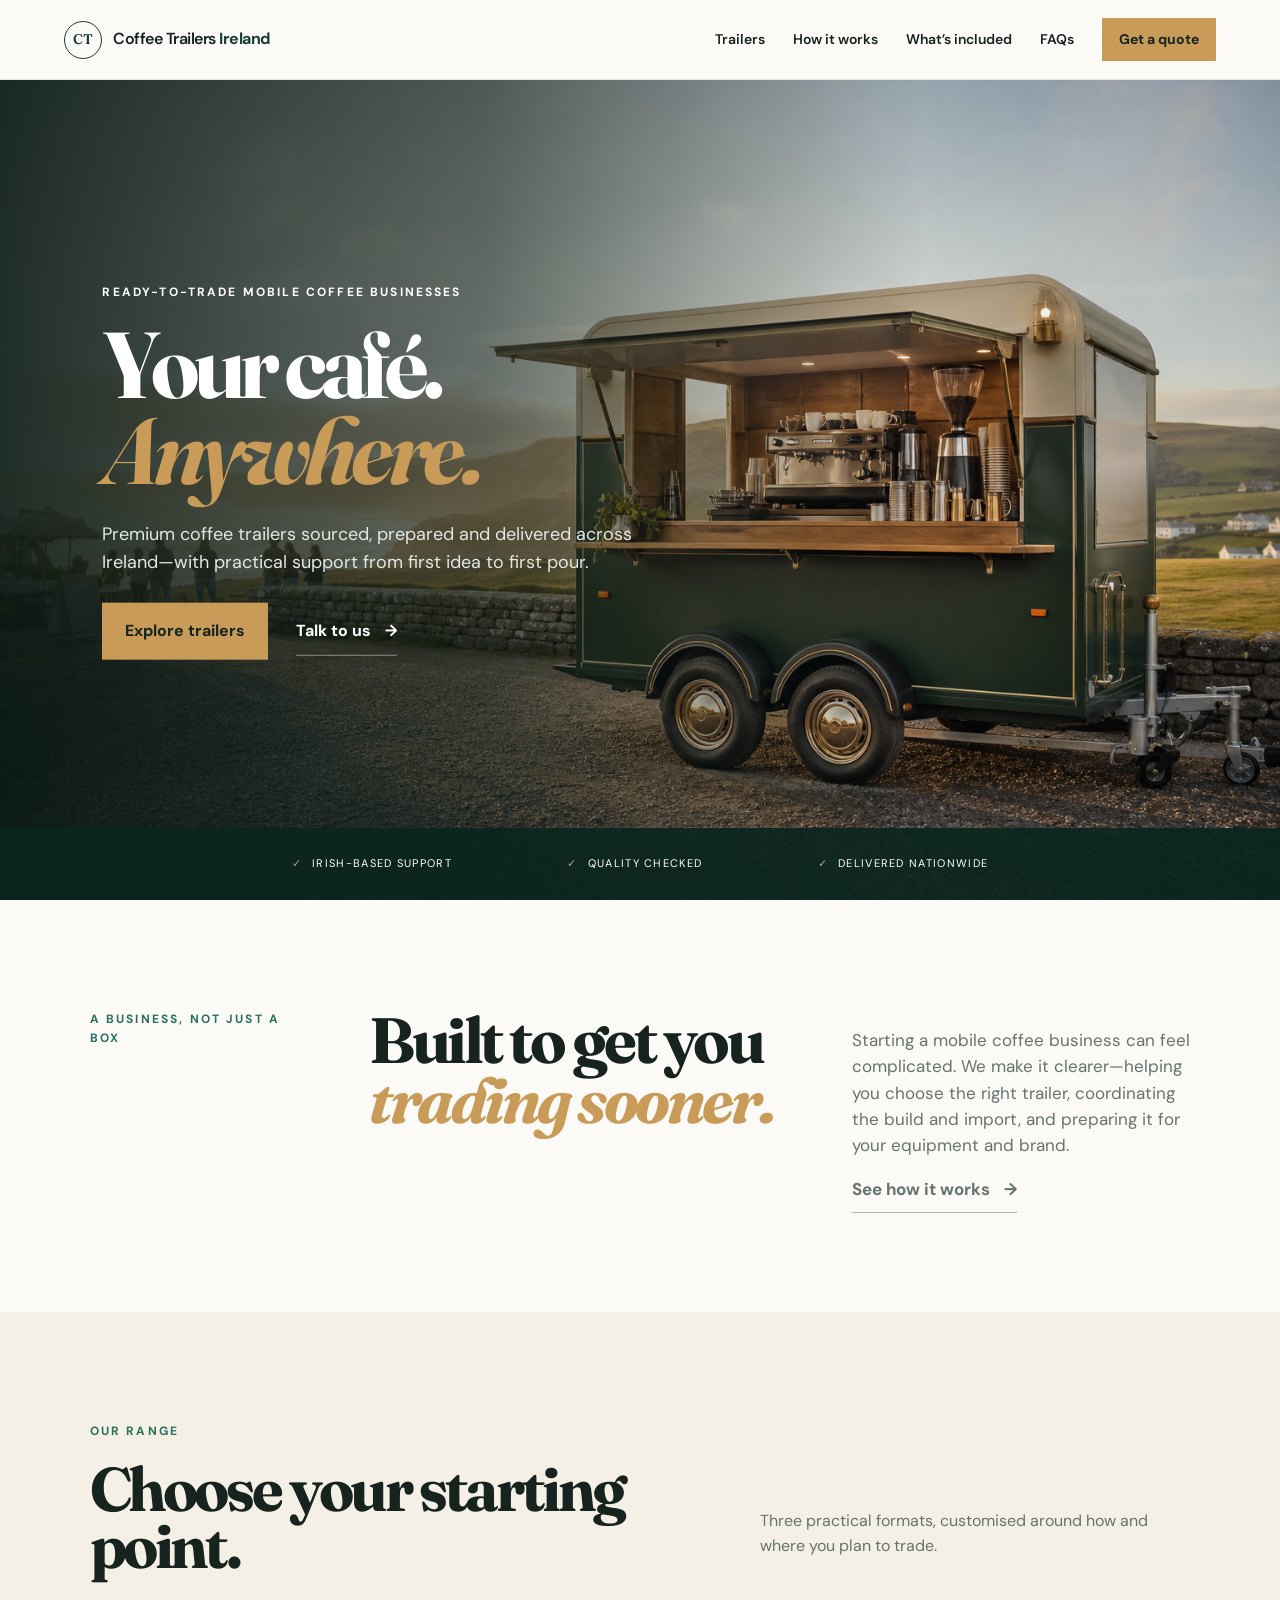
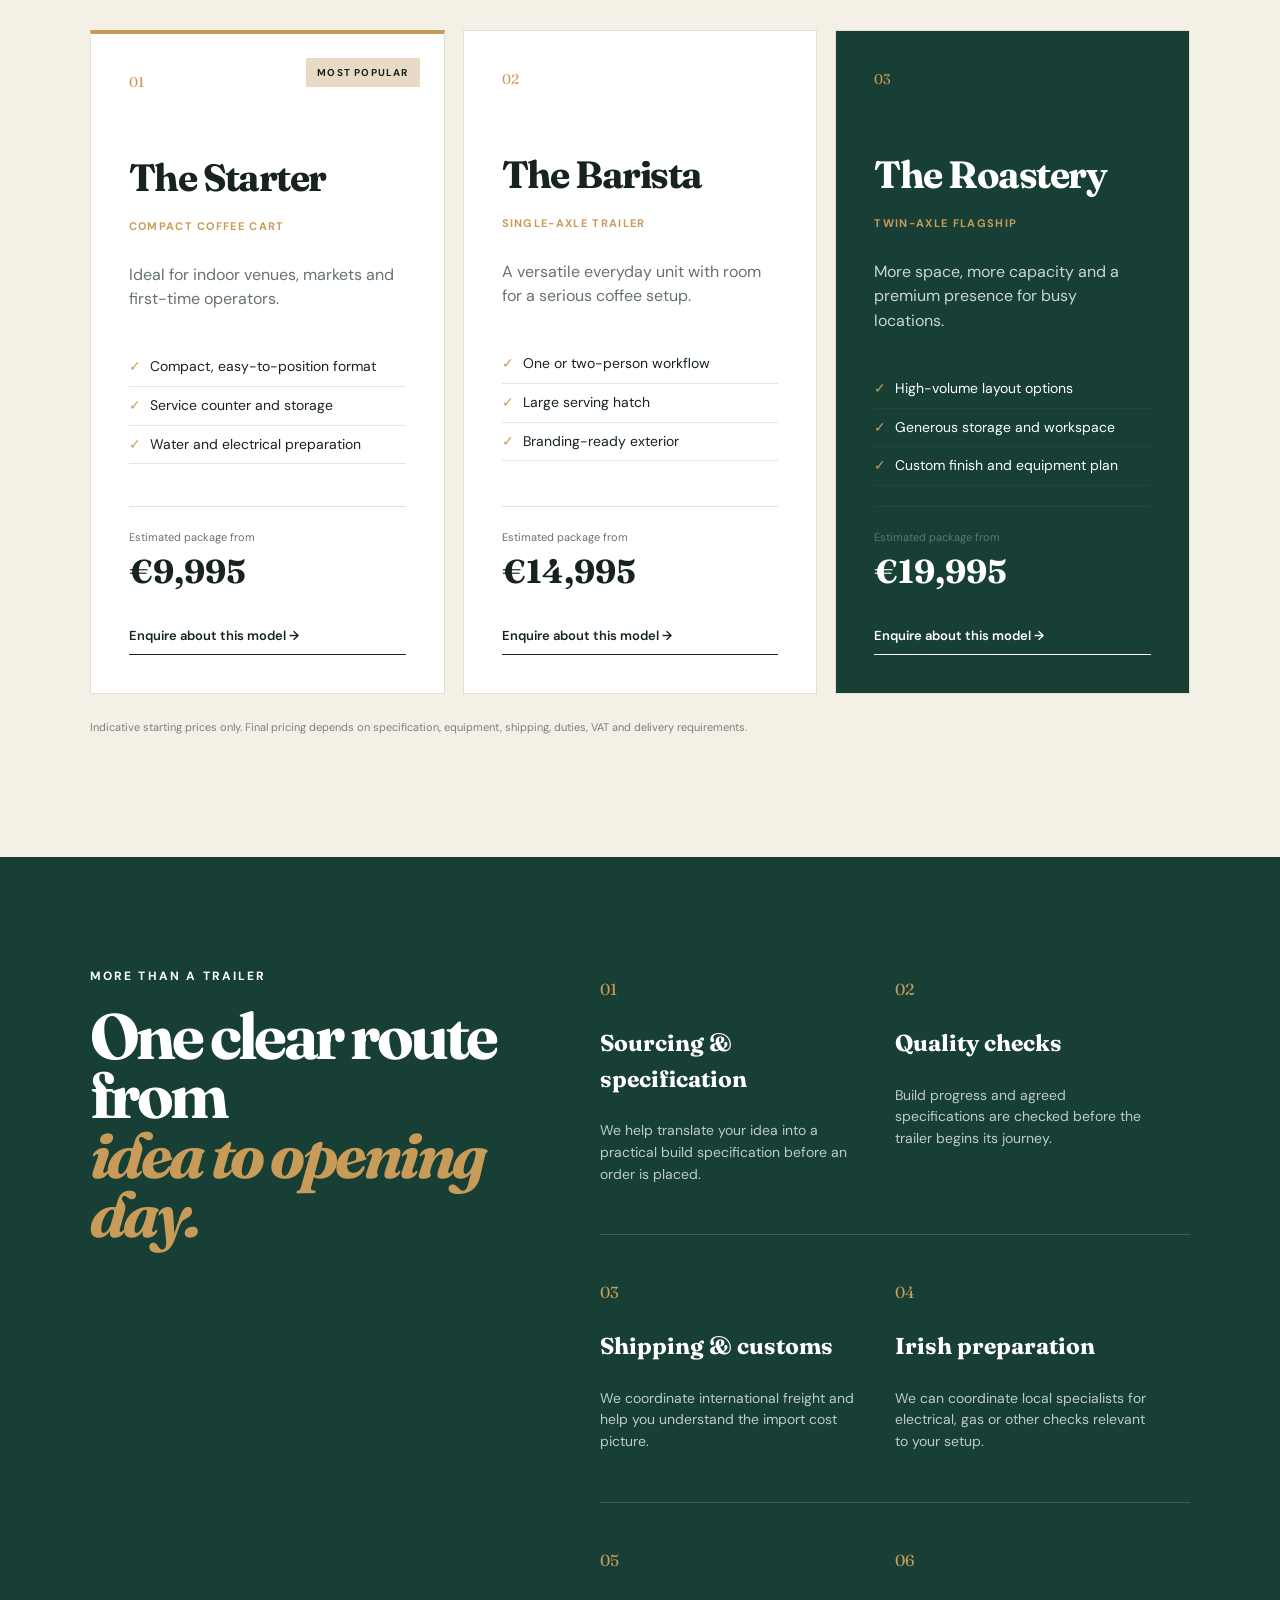
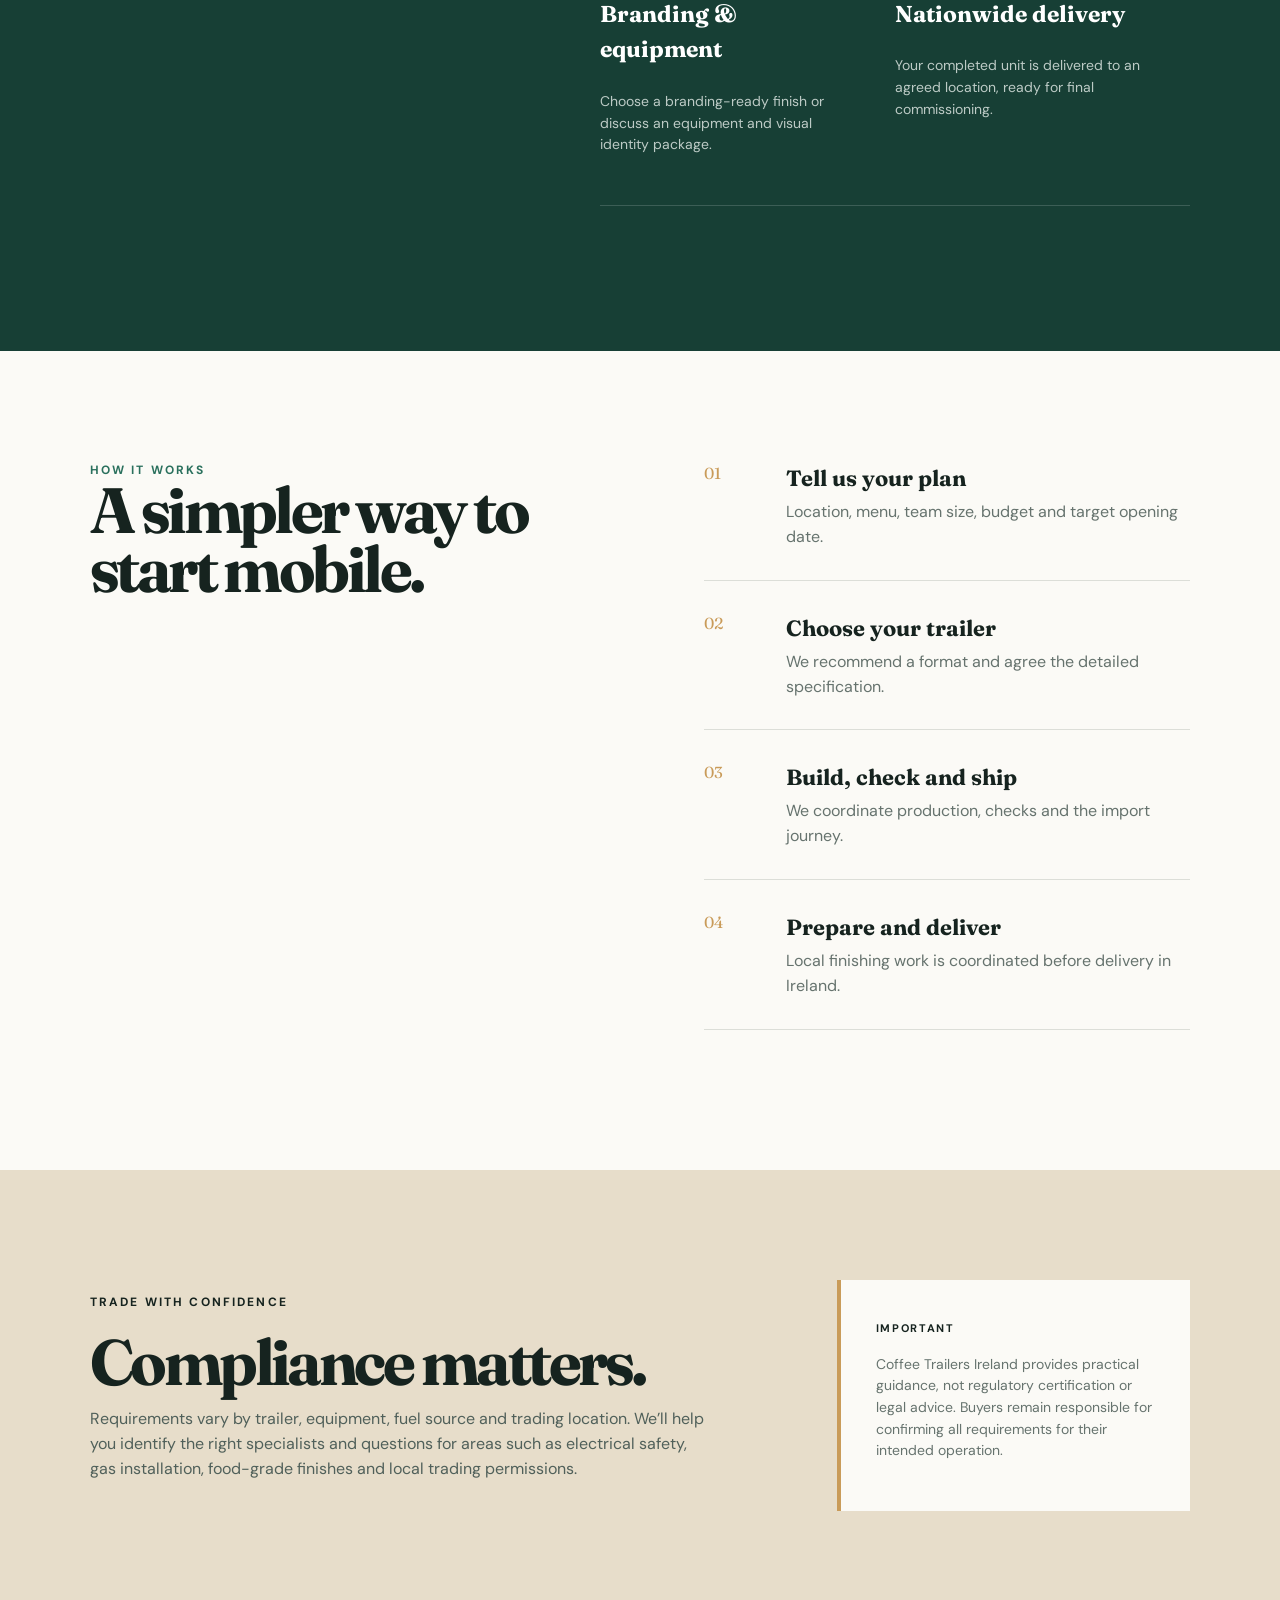
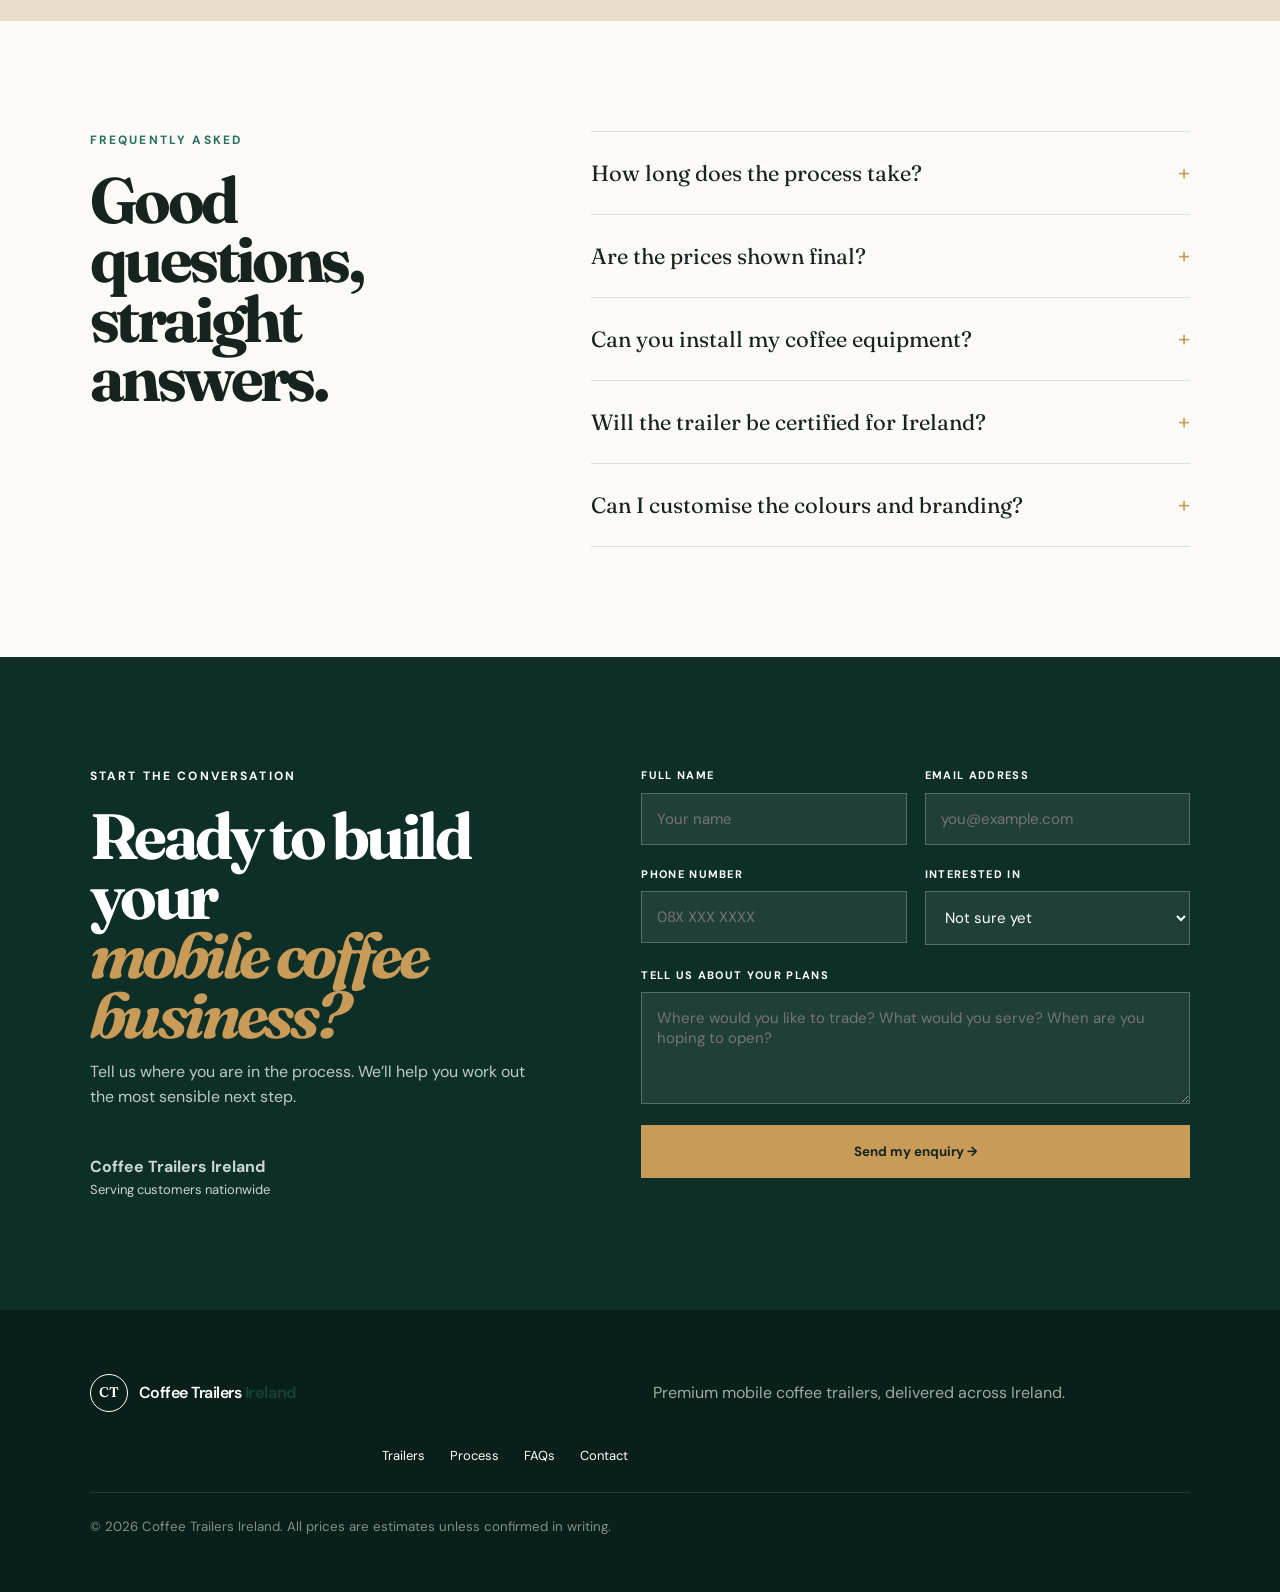
==== index.html @ bae4e7e3 "Add files via upload" ====
<!doctype html>
<html lang="en">
<head>
  <meta charset="utf-8">
  <meta name="viewport" content="width=device-width,initial-scale=1">
  <meta name="description" content="Premium coffee trailers sourced, prepared and delivered across Ireland.">
  <title>Coffee Trailers Ireland — Your café. Anywhere.</title>
  <link rel="preconnect" href="https://fonts.googleapis.com">
  <link rel="preconnect" href="https://fonts.gstatic.com" crossorigin>
  <link href="https://fonts.googleapis.com/css2?family=DM+Sans:wght@400;500;600;700&family=Fraunces:opsz,wght@9..144,600&display=swap" rel="stylesheet">
  <link rel="stylesheet" href="styles.css">
</head>
<body>
  <header class="site-header">
    <a class="brand" href="#top" aria-label="Coffee Trailers Ireland home">
      <span class="brand-mark">CT</span><span>Coffee Trailers <b>Ireland</b></span>
    </a>
    <button class="menu" aria-expanded="false" aria-controls="nav">Menu</button>
    <nav id="nav" aria-label="Main navigation">
      <a href="#trailers">Trailers</a><a href="#process">How it works</a><a href="#included">What’s included</a><a href="#faq">FAQs</a>
      <a class="button button-small" href="#enquire">Get a quote</a>
    </nav>
  </header>

  <main id="top">
    <section class="hero">
      <img src="assets/hero-coffee-trailer.png" alt="Premium forest-green mobile coffee trailer on the Irish coast">
      <div class="hero-shade"></div>
      <div class="hero-copy">
        <p class="eyebrow">READY-TO-TRADE MOBILE COFFEE BUSINESSES</p>
        <h1>Your café.<br><em>Anywhere.</em></h1>
        <p>Premium coffee trailers sourced, prepared and delivered across Ireland—with practical support from first idea to first pour.</p>
        <div class="actions"><a class="button" href="#trailers">Explore trailers</a><a class="text-link" href="#enquire">Talk to us <span>→</span></a></div>
      </div>
      <div class="trust-strip"><span>Irish-based support</span><span>Quality checked</span><span>Delivered nationwide</span></div>
    </section>

    <section class="intro section-pad">
      <p class="eyebrow green">A BUSINESS, NOT JUST A BOX</p>
      <div><h2>Built to get you<br><em>trading sooner.</em></h2></div>
      <div><p>Starting a mobile coffee business can feel complicated. We make it clearer—helping you choose the right trailer, coordinating the build and import, and preparing it for your equipment and brand.</p><a class="text-link dark" href="#process">See how it works <span>→</span></a></div>
    </section>

    <section id="trailers" class="trailers section-pad">
      <div class="section-head"><div><p class="eyebrow green">OUR RANGE</p><h2>Choose your starting point.</h2></div><p>Three practical formats, customised around how and where you plan to trade.</p></div>
      <div class="cards">
        <article class="product-card featured"><div class="number">01</div><span class="tag">Most popular</span><h3>The Starter</h3><p class="subtitle">Compact coffee cart</p><p>Ideal for indoor venues, markets and first-time operators.</p><ul><li>Compact, easy-to-position format</li><li>Service counter and storage</li><li>Water and electrical preparation</li></ul><div class="price"><span>Estimated package from</span><strong>€9,995</strong></div><button class="choose" data-model="The Starter">Enquire about this model →</button></article>
        <article class="product-card"><div class="number">02</div><h3>The Barista</h3><p class="subtitle">Single-axle trailer</p><p>A versatile everyday unit with room for a serious coffee setup.</p><ul><li>One or two-person workflow</li><li>Large serving hatch</li><li>Branding-ready exterior</li></ul><div class="price"><span>Estimated package from</span><strong>€14,995</strong></div><button class="choose" data-model="The Barista">Enquire about this model →</button></article>
        <article class="product-card dark-card"><div class="number">03</div><h3>The Roastery</h3><p class="subtitle">Twin-axle flagship</p><p>More space, more capacity and a premium presence for busy locations.</p><ul><li>High-volume layout options</li><li>Generous storage and workspace</li><li>Custom finish and equipment plan</li></ul><div class="price"><span>Estimated package from</span><strong>€19,995</strong></div><button class="choose" data-model="The Roastery">Enquire about this model →</button></article>
      </div>
      <p class="fineprint">Indicative starting prices only. Final pricing depends on specification, equipment, shipping, duties, VAT and delivery requirements.</p>
    </section>

    <section id="included" class="included section-pad">
      <div class="included-title"><p class="eyebrow">MORE THAN A TRAILER</p><h2>One clear route from<br><em>idea to opening day.</em></h2></div>
      <div class="included-grid">
        <article><span>01</span><h3>Sourcing & specification</h3><p>We help translate your idea into a practical build specification before an order is placed.</p></article>
        <article><span>02</span><h3>Quality checks</h3><p>Build progress and agreed specifications are checked before the trailer begins its journey.</p></article>
        <article><span>03</span><h3>Shipping & customs</h3><p>We coordinate international freight and help you understand the import cost picture.</p></article>
        <article><span>04</span><h3>Irish preparation</h3><p>We can coordinate local specialists for electrical, gas or other checks relevant to your setup.</p></article>
        <article><span>05</span><h3>Branding & equipment</h3><p>Choose a branding-ready finish or discuss an equipment and visual identity package.</p></article>
        <article><span>06</span><h3>Nationwide delivery</h3><p>Your completed unit is delivered to an agreed location, ready for final commissioning.</p></article>
      </div>
    </section>

    <section id="process" class="process section-pad">
      <div><p class="eyebrow green">HOW IT WORKS</p><h2>A simpler way to<br>start mobile.</h2></div>
      <ol><li><span>01</span><div><h3>Tell us your plan</h3><p>Location, menu, team size, budget and target opening date.</p></div></li><li><span>02</span><div><h3>Choose your trailer</h3><p>We recommend a format and agree the detailed specification.</p></div></li><li><span>03</span><div><h3>Build, check and ship</h3><p>We coordinate production, checks and the import journey.</p></div></li><li><span>04</span><div><h3>Prepare and deliver</h3><p>Local finishing work is coordinated before delivery in Ireland.</p></div></li></ol>
    </section>

    <section class="compliance section-pad"><div><p class="eyebrow">TRADE WITH CONFIDENCE</p><h2>Compliance matters.</h2><p>Requirements vary by trailer, equipment, fuel source and trading location. We’ll help you identify the right specialists and questions for areas such as electrical safety, gas installation, food-grade finishes and local trading permissions.</p></div><aside><strong>Important</strong><p>Coffee Trailers Ireland provides practical guidance, not regulatory certification or legal advice. Buyers remain responsible for confirming all requirements for their intended operation.</p></aside></section>

    <section id="faq" class="faq section-pad"><div><p class="eyebrow green">FREQUENTLY ASKED</p><h2>Good questions,<br>straight answers.</h2></div><div class="accordion">
      <details><summary>How long does the process take?<span>+</span></summary><p>Timelines depend on the chosen build and shipping conditions. We’ll provide an estimated programme with your quotation and update you throughout.</p></details>
      <details><summary>Are the prices shown final?<span>+</span></summary><p>No. They are indicative starting points. Your quotation will separate the trailer specification, options, shipping, duties, VAT and Irish delivery.</p></details>
      <details><summary>Can you install my coffee equipment?<span>+</span></summary><p>We can plan the trailer around your equipment and coordinate suitable local installers. Equipment can be customer-supplied or included by agreement.</p></details>
      <details><summary>Will the trailer be certified for Ireland?<span>+</span></summary><p>There is no single certificate covering every mobile coffee business. The checks required depend on the trailer and equipment. We can coordinate relevant specialists, while you confirm food-business and local trading requirements.</p></details>
      <details><summary>Can I customise the colours and branding?<span>+</span></summary><p>Yes. Colour, counter finishes, layout and branding can be discussed during specification, subject to manufacturing feasibility and final cost.</p></details>
    </div></section>

    <section id="enquire" class="enquire section-pad">
      <div><p class="eyebrow">START THE CONVERSATION</p><h2>Ready to build your<br><em>mobile coffee business?</em></h2><p>Tell us where you are in the process. We’ll help you work out the most sensible next step.</p><div class="contact-note"><b>Coffee Trailers Ireland</b><span>Serving customers nationwide</span></div></div>
      <form id="enquiry-form"><label>Full name<input name="name" required placeholder="Your name"></label><label>Email address<input type="email" name="email" required placeholder="you@example.com"></label><label>Phone number<input type="tel" name="phone" placeholder="08X XXX XXXX"></label><label>Interested in<select name="model"><option>Not sure yet</option><option>The Starter</option><option>The Barista</option><option>The Roastery</option></select></label><label class="full">Tell us about your plans<textarea name="message" rows="4" placeholder="Where would you like to trade? What would you serve? When are you hoping to open?"></textarea></label><button class="button full" type="submit">Send my enquiry →</button><p class="form-status full" role="status"></p></form>
    </section>
  </main>

  <footer><a class="brand" href="#top"><span class="brand-mark">CT</span><span>Coffee Trailers <b>Ireland</b></span></a><p>Premium mobile coffee trailers, delivered across Ireland.</p><div><a href="#trailers">Trailers</a><a href="#process">Process</a><a href="#faq">FAQs</a><a href="#enquire">Contact</a></div><small>© 2026 Coffee Trailers Ireland. All prices are estimates unless confirmed in writing.</small></footer>
  <script src="script.js"></script>
</body>
</html>
---- styles.css ----
:root{--green:#173f35;--green2:#0d2f27;--cream:#f5f0e5;--paper:#fbfaf6;--ink:#16231f;--muted:#66736e;--gold:#c99b59;--line:#dcded8;--serif:'Fraunces',Georgia,serif;--sans:'DM Sans',Arial,sans-serif}*{box-sizing:border-box}html{scroll-behavior:smooth}body{margin:0;background:var(--paper);color:var(--ink);font-family:var(--sans);line-height:1.55}a{color:inherit;text-decoration:none}.site-header{height:80px;padding:0 clamp(24px,5vw,72px);display:flex;align-items:center;justify-content:space-between;background:rgba(251,250,246,.96);position:sticky;top:0;z-index:20;border-bottom:1px solid rgba(0,0,0,.08)}.brand{display:flex;align-items:center;gap:11px;font-weight:600;letter-spacing:-.03em}.brand b{color:var(--green)}.brand-mark{width:38px;height:38px;display:grid;place-items:center;border:1px solid var(--green);border-radius:50%;font-family:var(--serif);font-size:14px;color:var(--green)}nav{display:flex;align-items:center;gap:28px;font-size:14px;font-weight:600}nav>a:not(.button):hover{color:var(--gold)}.menu{display:none}.button{background:var(--gold);color:#14241f;border:0;padding:16px 23px;font-weight:700;font-family:inherit;display:inline-flex;align-items:center;justify-content:center;cursor:pointer}.button:hover{background:#deb16f}.button-small{padding:11px 17px}.hero{height:calc(100vh - 80px);min-height:680px;position:relative;overflow:hidden;color:#fff}.hero>img{position:absolute;width:100%;height:100%;object-fit:cover}.hero-shade{position:absolute;inset:0;background:linear-gradient(90deg,rgba(8,24,20,.9) 0%,rgba(8,24,20,.6) 38%,rgba(8,24,20,.05) 72%)}.hero-copy{position:absolute;left:clamp(24px,8vw,120px);top:50%;transform:translateY(-55%);max-width:630px}.eyebrow{font-size:12px;font-weight:700;letter-spacing:.18em;margin:0 0 20px}.eyebrow.green{color:#2a705d}.hero h1,.section-pad h2{font-family:var(--serif);font-size:clamp(52px,7.3vw,106px);line-height:.93;letter-spacing:-.055em;margin:0}.hero h1 em,.section-pad h2 em{color:var(--gold);font-style:italic}.hero-copy>p:not(.eyebrow){font-size:18px;max-width:540px;color:#e2e8e4;margin:26px 0}.actions{display:flex;align-items:center;gap:28px}.text-link{font-weight:700;border-bottom:1px solid rgba(255,255,255,.45);padding:12px 0}.text-link span{margin-left:10px}.text-link.dark{border-color:#aeb8b3}.trust-strip{position:absolute;bottom:0;left:0;right:0;background:rgba(10,37,31,.92);height:72px;display:flex;align-items:center;justify-content:center;gap:9vw;text-transform:uppercase;letter-spacing:.12em;font-size:11px}.trust-strip span:before{content:'✓';color:var(--gold);margin-right:10px}.section-pad{padding:110px clamp(24px,7vw,105px)}.intro{display:grid;grid-template-columns:.6fr 1.2fr 1fr;gap:6vw;align-items:start}.intro h2{font-size:clamp(46px,5vw,74px)}.intro>div:last-child{max-width:480px;font-size:17px;color:var(--muted)}.trailers{background:var(--cream)}.section-head{display:flex;justify-content:space-between;align-items:end;margin-bottom:55px}.section-head h2{font-size:clamp(42px,4.8vw,70px)}.section-head>p{max-width:430px;color:var(--muted)}.cards{display:grid;grid-template-columns:repeat(3,1fr);gap:18px}.product-card{background:#fff;padding:38px;min-height:580px;display:flex;flex-direction:column;position:relative;border:1px solid #e1dfd7}.product-card.featured{border-top:4px solid var(--gold)}.product-card.dark-card{background:var(--green);color:white}.number{font-family:var(--serif);font-size:14px;color:var(--gold);margin-bottom:55px}.tag{position:absolute;right:24px;top:24px;background:#e8dac4;padding:7px 11px;font-size:10px;text-transform:uppercase;font-weight:700;letter-spacing:.12em}.product-card h3{font-family:var(--serif);font-size:38px;margin:0;letter-spacing:-.04em}.subtitle{text-transform:uppercase;letter-spacing:.12em;font-size:11px;color:var(--gold);font-weight:700}.product-card>p:not(.subtitle){color:var(--muted)}.dark-card>p:not(.subtitle){color:#c9d6d1}.product-card ul{padding:0;list-style:none;margin:20px 0}.product-card li{padding:8px 0;border-bottom:1px solid rgba(100,100,100,.17);font-size:14px}.product-card li:before{content:'✓';color:var(--gold);margin-right:9px}.price{margin-top:auto;display:flex;flex-direction:column;border-top:1px solid rgba(100,100,100,.2);padding-top:22px}.price span{font-size:11px;color:var(--muted)}.price strong{font-family:var(--serif);font-size:33px}.choose{margin-top:20px;background:none;border:0;border-bottom:1px solid currentColor;padding:10px 0;text-align:left;color:inherit;font:600 13px var(--sans);cursor:pointer}.fineprint{font-size:11px;color:#77817c;margin-top:25px}.included{background:var(--green);color:#fff;display:grid;grid-template-columns:.9fr 1.3fr;gap:8vw}.included h2{font-size:clamp(46px,5vw,76px)}.included-grid{display:grid;grid-template-columns:1fr 1fr}.included-grid article{padding:10px 32px 35px 0;border-bottom:1px solid rgba(255,255,255,.16);margin-bottom:35px}.included-grid span{color:var(--gold);font-family:var(--serif)}.included-grid h3{font-family:var(--serif);font-size:23px}.included-grid p{color:#bdcbc6;font-size:14px}.process{display:grid;grid-template-columns:1fr 1fr;gap:10vw}.process h2{font-size:clamp(46px,5vw,76px)}.process ol{list-style:none;padding:0;margin:0}.process li{display:grid;grid-template-columns:60px 1fr;gap:22px;padding:0 0 30px;margin-bottom:30px;border-bottom:1px solid var(--line)}.process li>span{color:var(--gold);font-family:var(--serif)}.process h3{margin:0 0 5px;font-size:22px;font-family:var(--serif)}.process p{margin:0;color:var(--muted)}.compliance{background:#e7ddca;display:grid;grid-template-columns:1.4fr .8fr;gap:10vw;align-items:center}.compliance h2{font-size:clamp(42px,5vw,72px)}.compliance>div>p:last-child{max-width:700px;color:#50605a}.compliance aside{background:var(--paper);padding:35px;border-left:4px solid var(--gold)}.compliance aside strong{text-transform:uppercase;font-size:11px;letter-spacing:.15em}.compliance aside p{font-size:14px;color:var(--muted)}.faq{display:grid;grid-template-columns:.8fr 1.2fr;gap:8vw}.faq h2{font-size:clamp(45px,5vw,73px)}details{border-top:1px solid var(--line)}details:last-child{border-bottom:1px solid var(--line)}summary{font-family:var(--serif);font-size:22px;padding:24px 0;display:flex;justify-content:space-between;cursor:pointer;list-style:none}summary span{color:var(--gold);font-family:var(--sans)}details[open] summary span{transform:rotate(45deg)}details p{color:var(--muted);padding:0 35px 24px 0;margin:0}.enquire{background:var(--green2);color:white;display:grid;grid-template-columns:.9fr 1.1fr;gap:8vw}.enquire h2{font-size:clamp(46px,5vw,76px)}.enquire>div>p:not(.eyebrow){color:#bdcbc6;max-width:480px}.contact-note{display:flex;flex-direction:column;margin-top:45px;color:#cbd7d3}.contact-note span{font-size:13px}form{display:grid;grid-template-columns:1fr 1fr;gap:18px}label{font-size:11px;text-transform:uppercase;letter-spacing:.12em;font-weight:700}input,select,textarea{display:block;width:100%;margin-top:8px;background:rgba(255,255,255,.08);border:1px solid rgba(255,255,255,.25);padding:15px;color:white;font:15px var(--sans);text-transform:none;letter-spacing:normal}select option{color:#111}textarea{resize:vertical}.full{grid-column:1/-1}.form-status{font-size:13px;color:#d8c299;margin:0}footer{padding:55px clamp(24px,7vw,105px);background:#091f1a;color:white;display:grid;grid-template-columns:1fr 1fr;gap:25px;align-items:center}footer .brand-mark{border-color:#fff;color:#fff}footer p{color:#9cadA6}footer>div{display:flex;justify-content:flex-end;gap:25px;font-size:13px}footer small{grid-column:1/-1;border-top:1px solid rgba(255,255,255,.12);padding-top:24px;color:#80918a}
@media(max-width:900px){nav{display:none;position:absolute;top:80px;left:0;right:0;background:var(--paper);padding:25px;flex-direction:column;align-items:stretch}nav.open{display:flex}.menu{display:block;background:none;border:1px solid var(--green);padding:9px 13px;color:var(--green)}.hero{min-height:650px}.hero>img{object-position:62% center}.hero-shade{background:linear-gradient(90deg,rgba(8,24,20,.9),rgba(8,24,20,.35))}.intro,.included,.process,.compliance,.faq,.enquire{grid-template-columns:1fr}.intro{gap:25px}.cards{grid-template-columns:1fr}.product-card{min-height:auto}.included-grid{grid-template-columns:1fr 1fr}.section-head{display:block}.section-pad{padding:80px 24px}.trust-strip{gap:4vw}.trust-strip span{font-size:9px}.faq{gap:40px}footer{grid-template-columns:1fr}footer>div{justify-content:flex-start}footer small{grid-column:1}}
@media(max-width:560px){.site-header{height:68px;padding:0 18px}.brand{font-size:14px}.brand-mark{width:34px;height:34px}.hero{height:calc(100svh - 68px);min-height:620px}.hero>img{object-position:68% center}.hero-shade{background:linear-gradient(90deg,rgba(8,24,20,.94),rgba(8,24,20,.42))}.hero-copy{left:20px;right:20px;top:44%}.hero h1{font-size:58px}.hero-copy>p:not(.eyebrow){font-size:16px}.actions{align-items:flex-start;flex-direction:column;gap:7px}.trust-strip span:nth-child(2){display:none}.intro,.section-head,.included-grid,form{grid-template-columns:1fr}.included-grid article{padding-right:0}.cards{gap:12px}.product-card{padding:28px}.number{margin-bottom:35px}.enquire{gap:48px}footer>div{flex-wrap:wrap}}
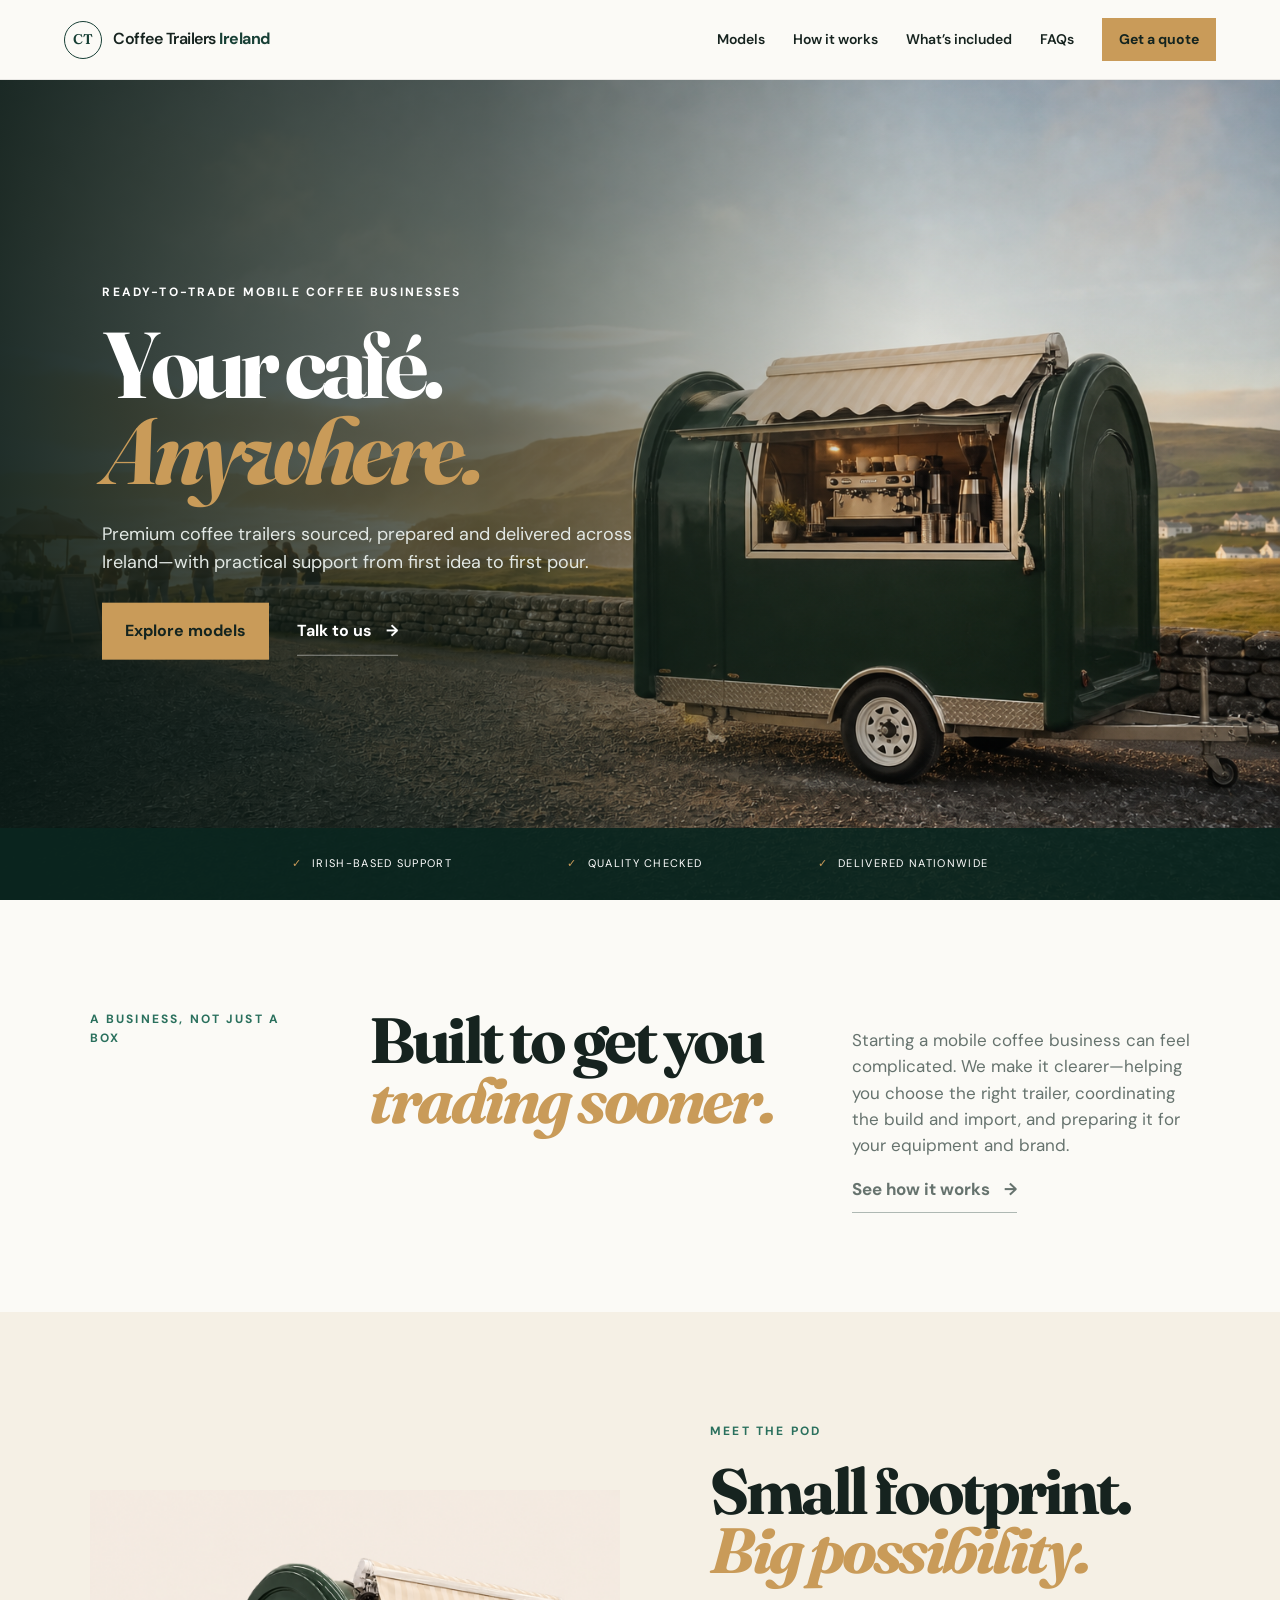
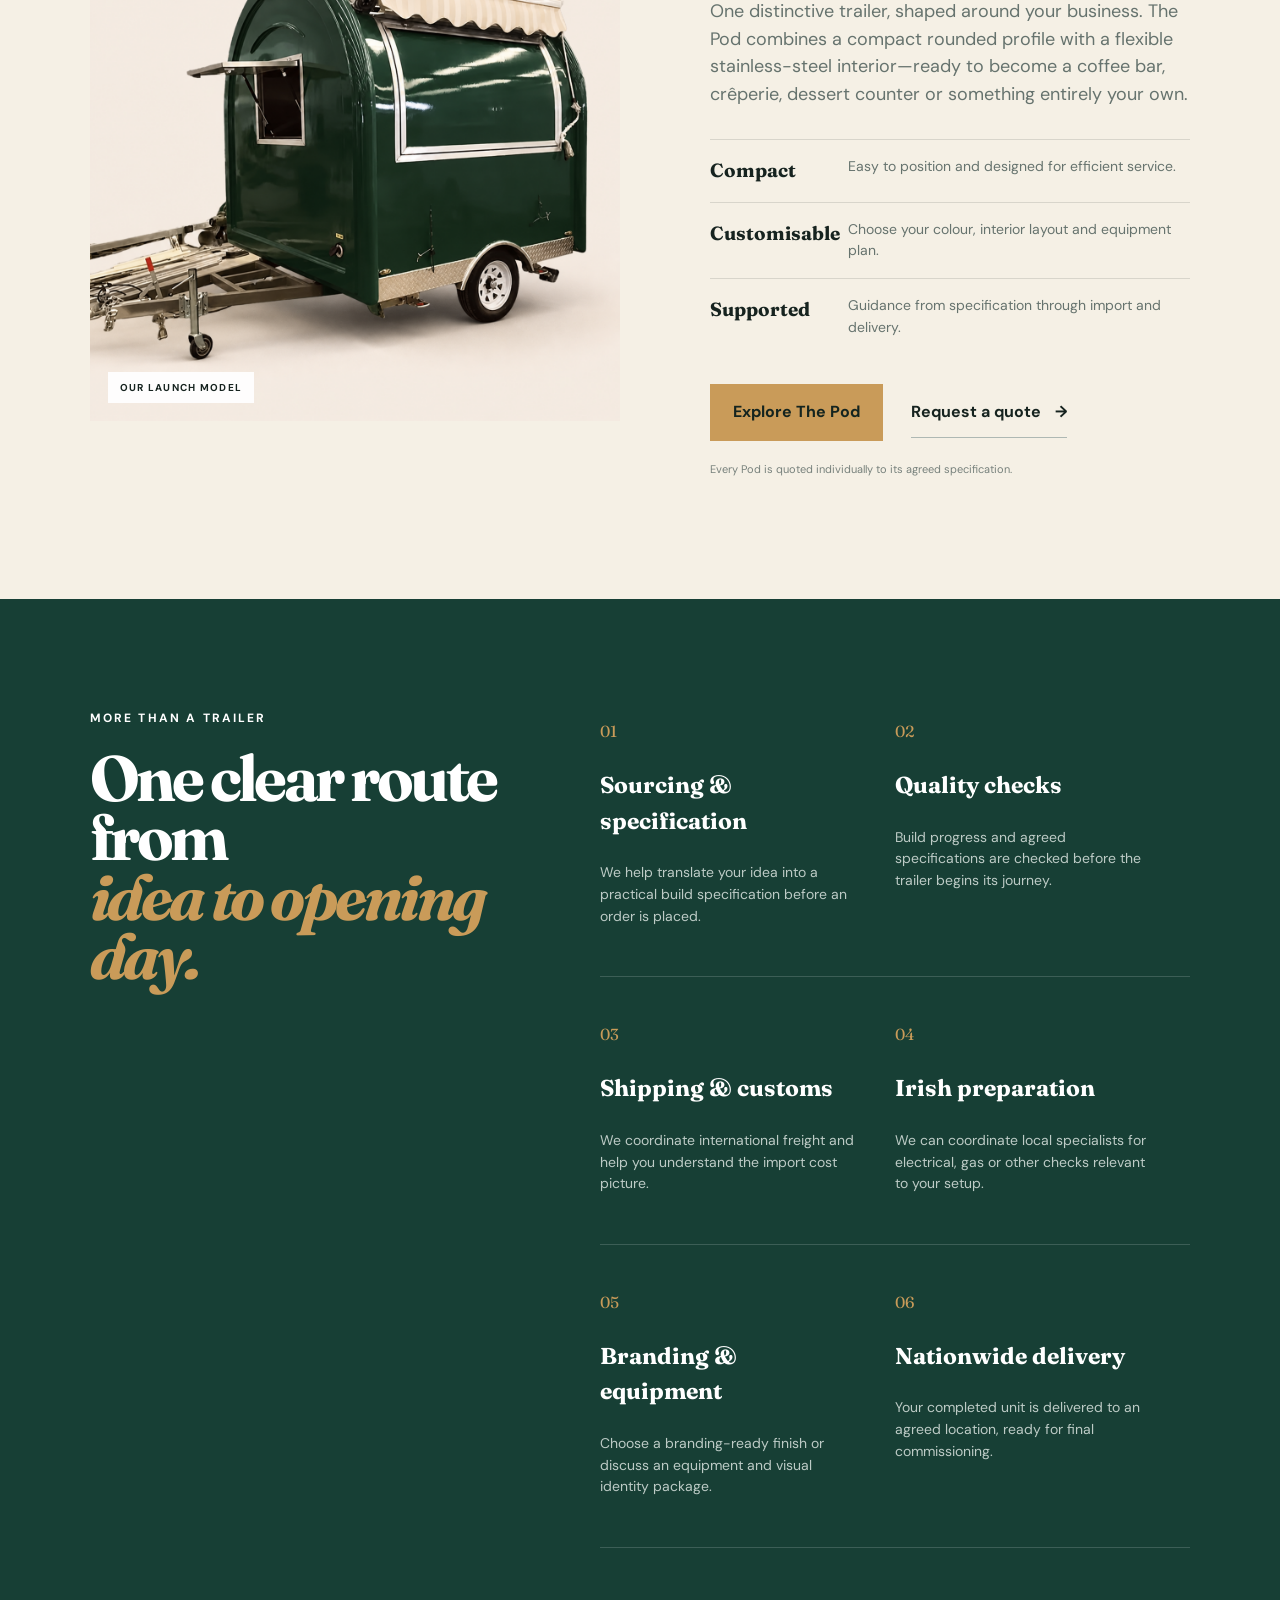
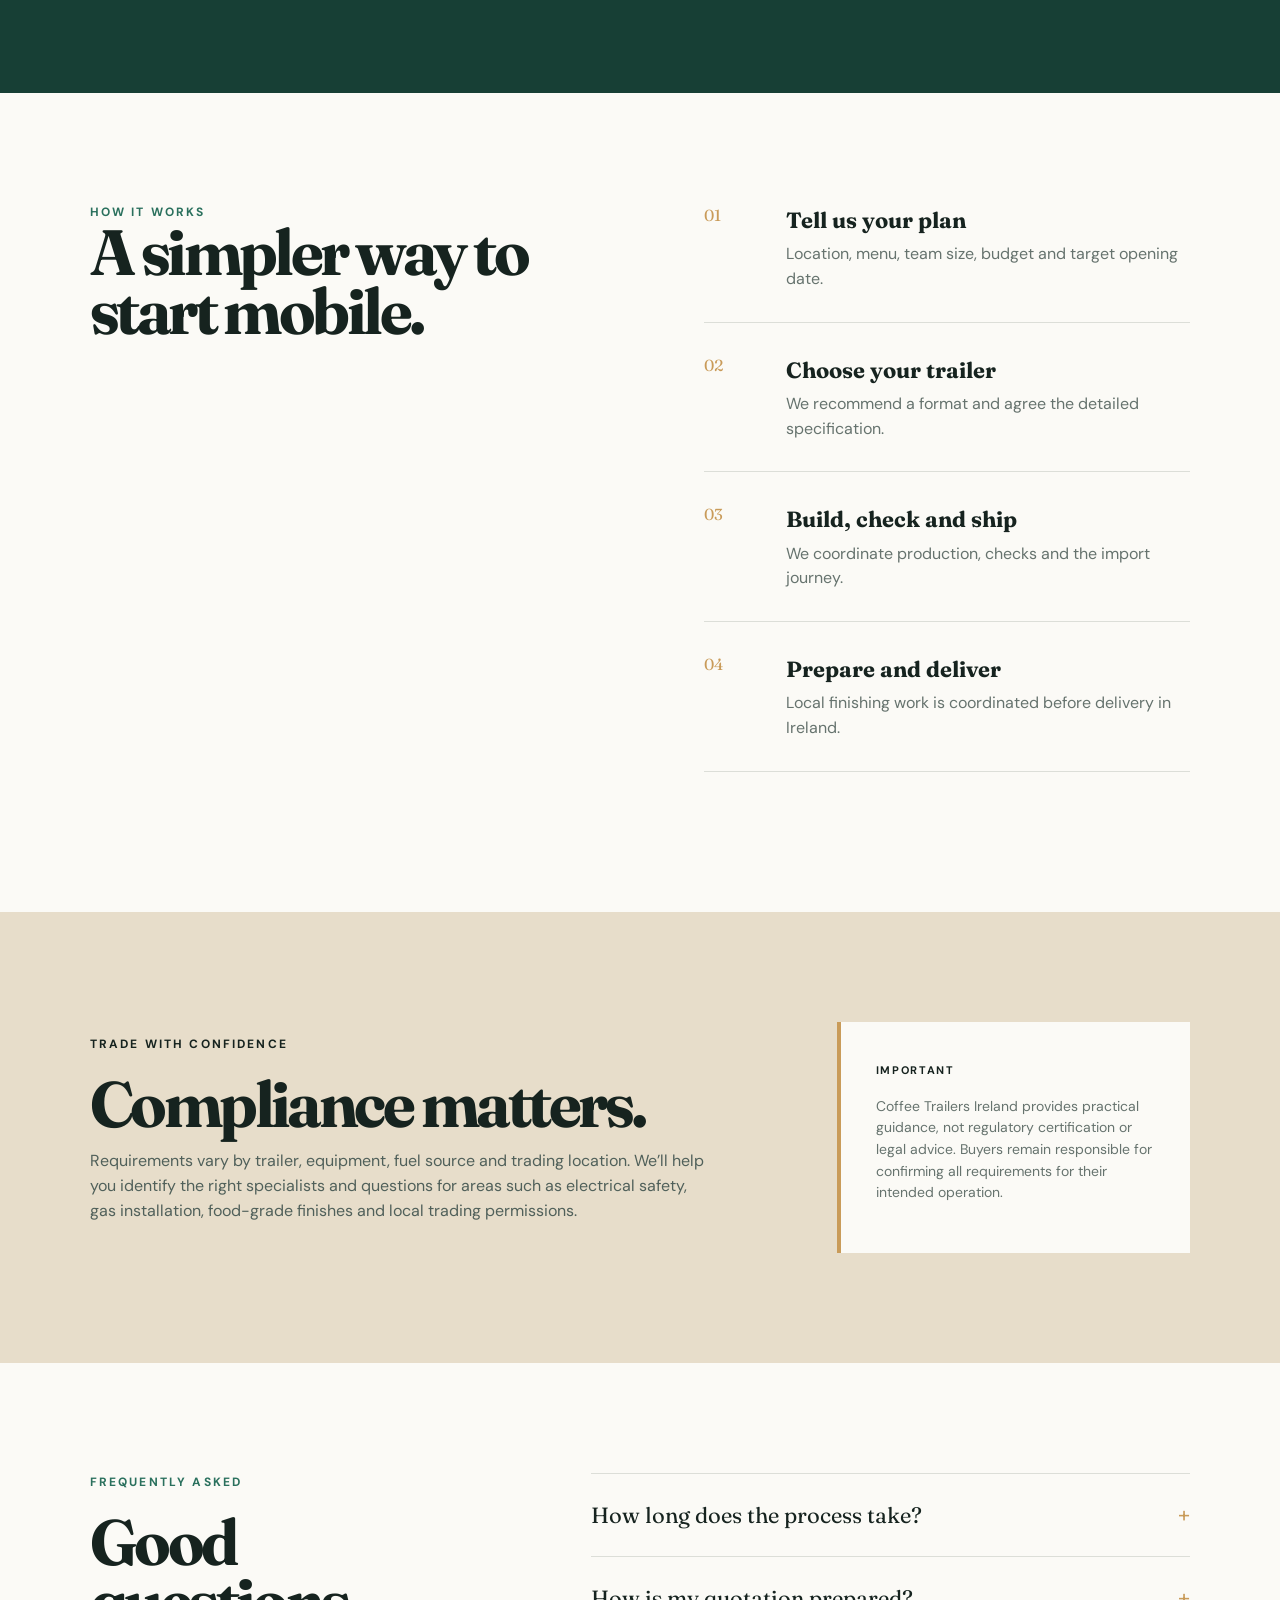
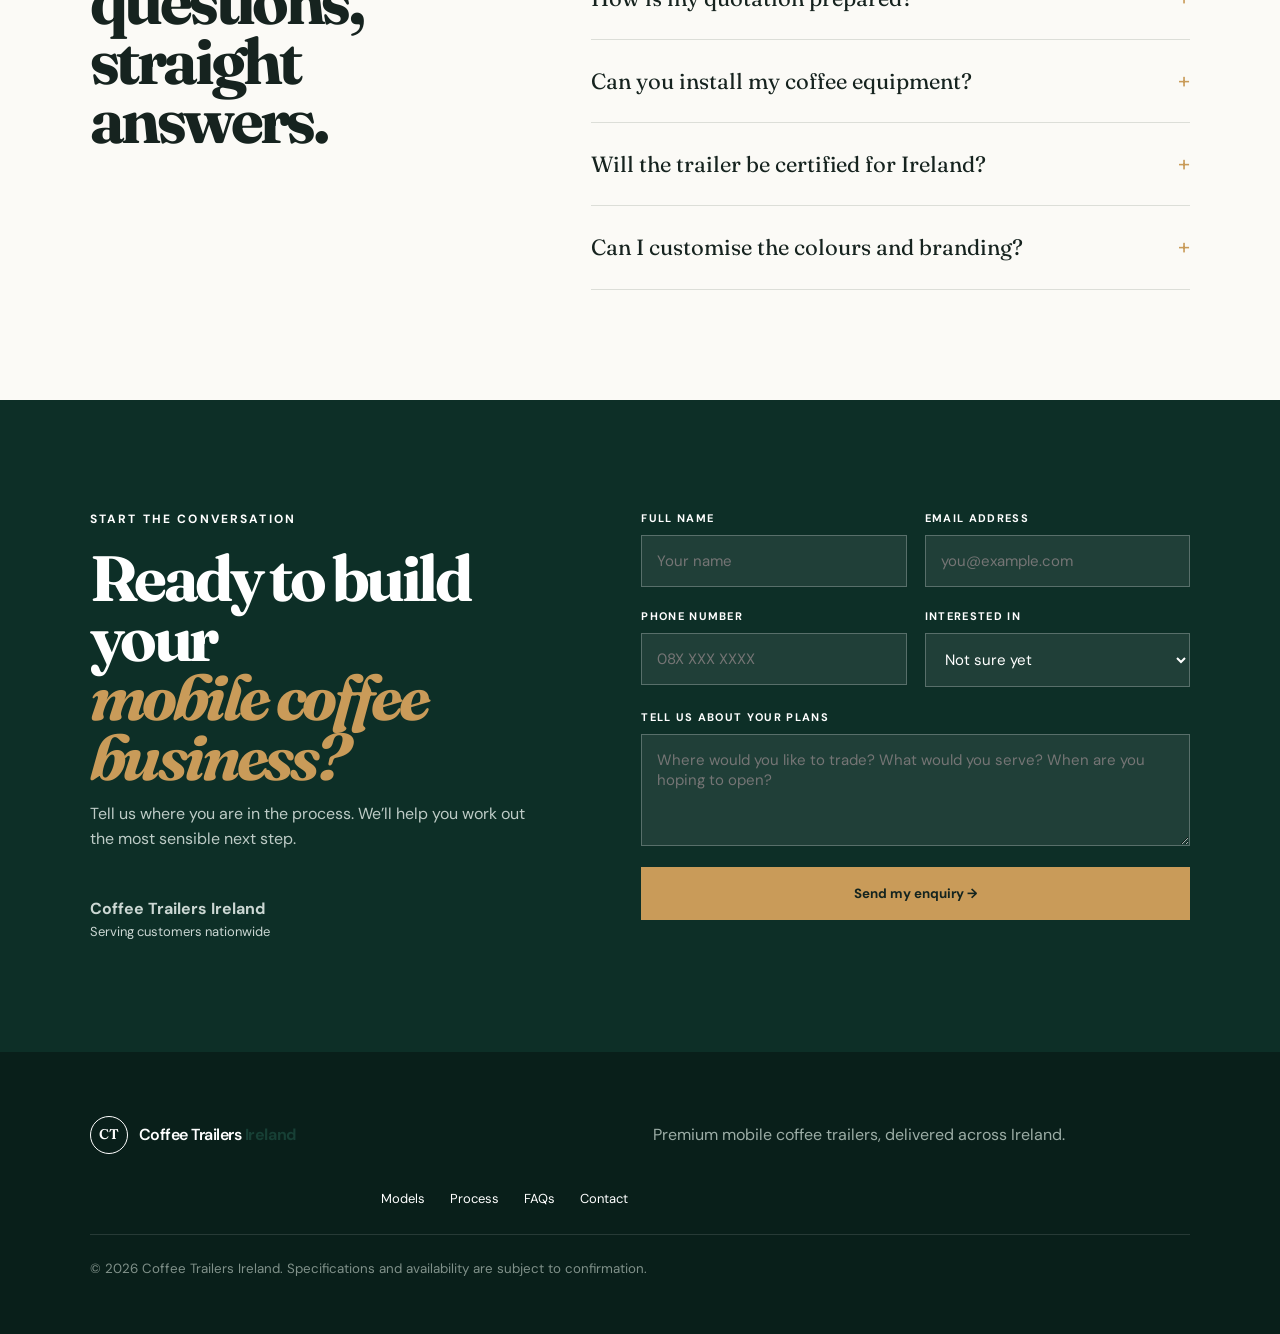
==== commit 1962b4f4: "Add files via upload" ====
--- a/index.html
+++ b/index.html
@@ -9,6 +9,7 @@
   <link rel="preconnect" href="https://fonts.gstatic.com" crossorigin>
   <link href="https://fonts.googleapis.com/css2?family=DM+Sans:wght@400;500;600;700&family=Fraunces:opsz,wght@9..144,600&display=swap" rel="stylesheet">
   <link rel="stylesheet" href="styles.css">
+  <link rel="stylesheet" href="pod.css">
 </head>
 <body>
   <header class="site-header">
@@ -17,20 +18,20 @@
     </a>
     <button class="menu" aria-expanded="false" aria-controls="nav">Menu</button>
     <nav id="nav" aria-label="Main navigation">
-      <a href="#trailers">Trailers</a><a href="#process">How it works</a><a href="#included">What’s included</a><a href="#faq">FAQs</a>
+      <a href="models.html">Models</a><a href="#process">How it works</a><a href="#included">What’s included</a><a href="#faq">FAQs</a>
       <a class="button button-small" href="#enquire">Get a quote</a>
     </nav>
   </header>
 
   <main id="top">
     <section class="hero">
-      <img src="assets/hero-coffee-trailer.png" alt="Premium forest-green mobile coffee trailer on the Irish coast">
+      <img src="assets/hero-ld-r200.png" alt="Forest-green LD-R200 Pod coffee trailer on the Irish coast">
       <div class="hero-shade"></div>
       <div class="hero-copy">
         <p class="eyebrow">READY-TO-TRADE MOBILE COFFEE BUSINESSES</p>
         <h1>Your café.<br><em>Anywhere.</em></h1>
         <p>Premium coffee trailers sourced, prepared and delivered across Ireland—with practical support from first idea to first pour.</p>
-        <div class="actions"><a class="button" href="#trailers">Explore trailers</a><a class="text-link" href="#enquire">Talk to us <span>→</span></a></div>
+        <div class="actions"><a class="button" href="models.html">Explore models</a><a class="text-link" href="#enquire">Talk to us <span>→</span></a></div>
       </div>
       <div class="trust-strip"><span>Irish-based support</span><span>Quality checked</span><span>Delivered nationwide</span></div>
     </section>
@@ -41,14 +42,9 @@
       <div><p>Starting a mobile coffee business can feel complicated. We make it clearer—helping you choose the right trailer, coordinating the build and import, and preparing it for your equipment and brand.</p><a class="text-link dark" href="#process">See how it works <span>→</span></a></div>
     </section>
 
-    <section id="trailers" class="trailers section-pad">
-      <div class="section-head"><div><p class="eyebrow green">OUR RANGE</p><h2>Choose your starting point.</h2></div><p>Three practical formats, customised around how and where you plan to trade.</p></div>
-      <div class="cards">
-        <article class="product-card featured"><div class="number">01</div><span class="tag">Most popular</span><h3>The Starter</h3><p class="subtitle">Compact coffee cart</p><p>Ideal for indoor venues, markets and first-time operators.</p><ul><li>Compact, easy-to-position format</li><li>Service counter and storage</li><li>Water and electrical preparation</li></ul><div class="price"><span>Estimated package from</span><strong>€9,995</strong></div><button class="choose" data-model="The Starter">Enquire about this model →</button></article>
-        <article class="product-card"><div class="number">02</div><h3>The Barista</h3><p class="subtitle">Single-axle trailer</p><p>A versatile everyday unit with room for a serious coffee setup.</p><ul><li>One or two-person workflow</li><li>Large serving hatch</li><li>Branding-ready exterior</li></ul><div class="price"><span>Estimated package from</span><strong>€14,995</strong></div><button class="choose" data-model="The Barista">Enquire about this model →</button></article>
-        <article class="product-card dark-card"><div class="number">03</div><h3>The Roastery</h3><p class="subtitle">Twin-axle flagship</p><p>More space, more capacity and a premium presence for busy locations.</p><ul><li>High-volume layout options</li><li>Generous storage and workspace</li><li>Custom finish and equipment plan</li></ul><div class="price"><span>Estimated package from</span><strong>€19,995</strong></div><button class="choose" data-model="The Roastery">Enquire about this model →</button></article>
-      </div>
-      <p class="fineprint">Indicative starting prices only. Final pricing depends on specification, equipment, shipping, duties, VAT and delivery requirements.</p>
+    <section id="trailers" class="pod-spotlight section-pad">
+      <div class="pod-image"><img src="assets/ld-r200/ld-r200-hero.png" alt="The Pod compact rounded coffee trailer in forest green"><span>Our launch model</span></div>
+      <article class="pod-copy"><p class="eyebrow green">MEET THE POD</p><h2>Small footprint.<br><em>Big possibility.</em></h2><p class="pod-lead">One distinctive trailer, shaped around your business. The Pod combines a compact rounded profile with a flexible stainless-steel interior—ready to become a coffee bar, crêperie, dessert counter or something entirely your own.</p><div class="pod-points"><div><b>Compact</b><span>Easy to position and designed for efficient service.</span></div><div><b>Customisable</b><span>Choose your colour, interior layout and equipment plan.</span></div><div><b>Supported</b><span>Guidance from specification through import and delivery.</span></div></div><div class="actions"><a class="button" href="models.html">Explore The Pod</a><a class="text-link dark" href="#enquire">Request a quote <span>→</span></a></div><p class="fineprint">Every Pod is quoted individually to its agreed specification.</p></article>
     </section>
 
     <section id="included" class="included section-pad">
@@ -72,7 +68,7 @@
 
     <section id="faq" class="faq section-pad"><div><p class="eyebrow green">FREQUENTLY ASKED</p><h2>Good questions,<br>straight answers.</h2></div><div class="accordion">
       <details><summary>How long does the process take?<span>+</span></summary><p>Timelines depend on the chosen build and shipping conditions. We’ll provide an estimated programme with your quotation and update you throughout.</p></details>
-      <details><summary>Are the prices shown final?<span>+</span></summary><p>No. They are indicative starting points. Your quotation will separate the trailer specification, options, shipping, duties, VAT and Irish delivery.</p></details>
+      <details><summary>How is my quotation prepared?<span>+</span></summary><p>We quote each project individually based on the trailer model, build specification, equipment, finish, shipping, import costs and Irish delivery.</p></details>
       <details><summary>Can you install my coffee equipment?<span>+</span></summary><p>We can plan the trailer around your equipment and coordinate suitable local installers. Equipment can be customer-supplied or included by agreement.</p></details>
       <details><summary>Will the trailer be certified for Ireland?<span>+</span></summary><p>There is no single certificate covering every mobile coffee business. The checks required depend on the trailer and equipment. We can coordinate relevant specialists, while you confirm food-business and local trading requirements.</p></details>
       <details><summary>Can I customise the colours and branding?<span>+</span></summary><p>Yes. Colour, counter finishes, layout and branding can be discussed during specification, subject to manufacturing feasibility and final cost.</p></details>
@@ -84,7 +80,7 @@
     </section>
   </main>
 
-  <footer><a class="brand" href="#top"><span class="brand-mark">CT</span><span>Coffee Trailers <b>Ireland</b></span></a><p>Premium mobile coffee trailers, delivered across Ireland.</p><div><a href="#trailers">Trailers</a><a href="#process">Process</a><a href="#faq">FAQs</a><a href="#enquire">Contact</a></div><small>© 2026 Coffee Trailers Ireland. All prices are estimates unless confirmed in writing.</small></footer>
+  <footer><a class="brand" href="#top"><span class="brand-mark">CT</span><span>Coffee Trailers <b>Ireland</b></span></a><p>Premium mobile coffee trailers, delivered across Ireland.</p><div><a href="models.html">Models</a><a href="#process">Process</a><a href="#faq">FAQs</a><a href="#enquire">Contact</a></div><small>© 2026 Coffee Trailers Ireland. Specifications and availability are subject to confirmation.</small></footer>
   <script src="script.js"></script>
 </body>
 </html>
--- a/pod.css
+++ b/pod.css
@@ -0,0 +1 @@
+.pod-spotlight{background:var(--cream);display:grid;grid-template-columns:1.05fr .95fr;gap:7vw;align-items:center}.pod-image{position:relative;background:#eee7da;overflow:hidden}.pod-image img{display:block;width:100%;aspect-ratio:1/1;object-fit:cover}.pod-image>span{position:absolute;left:18px;bottom:18px;background:rgba(255,255,255,.92);padding:8px 12px;font-size:10px;font-weight:700;letter-spacing:.13em;text-transform:uppercase}.pod-copy h2{font-size:clamp(48px,5vw,76px)}.pod-lead{font-size:18px;color:var(--muted);max-width:600px}.pod-points{margin:30px 0}.pod-points>div{display:grid;grid-template-columns:120px 1fr;gap:18px;padding:16px 0;border-top:1px solid #d8d5cb}.pod-points b{font-family:var(--serif);font-size:19px}.pod-points span{color:var(--muted);font-size:14px}.pod-copy .actions{margin-top:28px}.pod-copy .fineprint{margin-top:20px}@media(max-width:900px){.pod-spotlight{grid-template-columns:1fr}}@media(max-width:560px){.pod-points>div{grid-template-columns:1fr;gap:4px}.pod-copy .actions{align-items:flex-start}}
